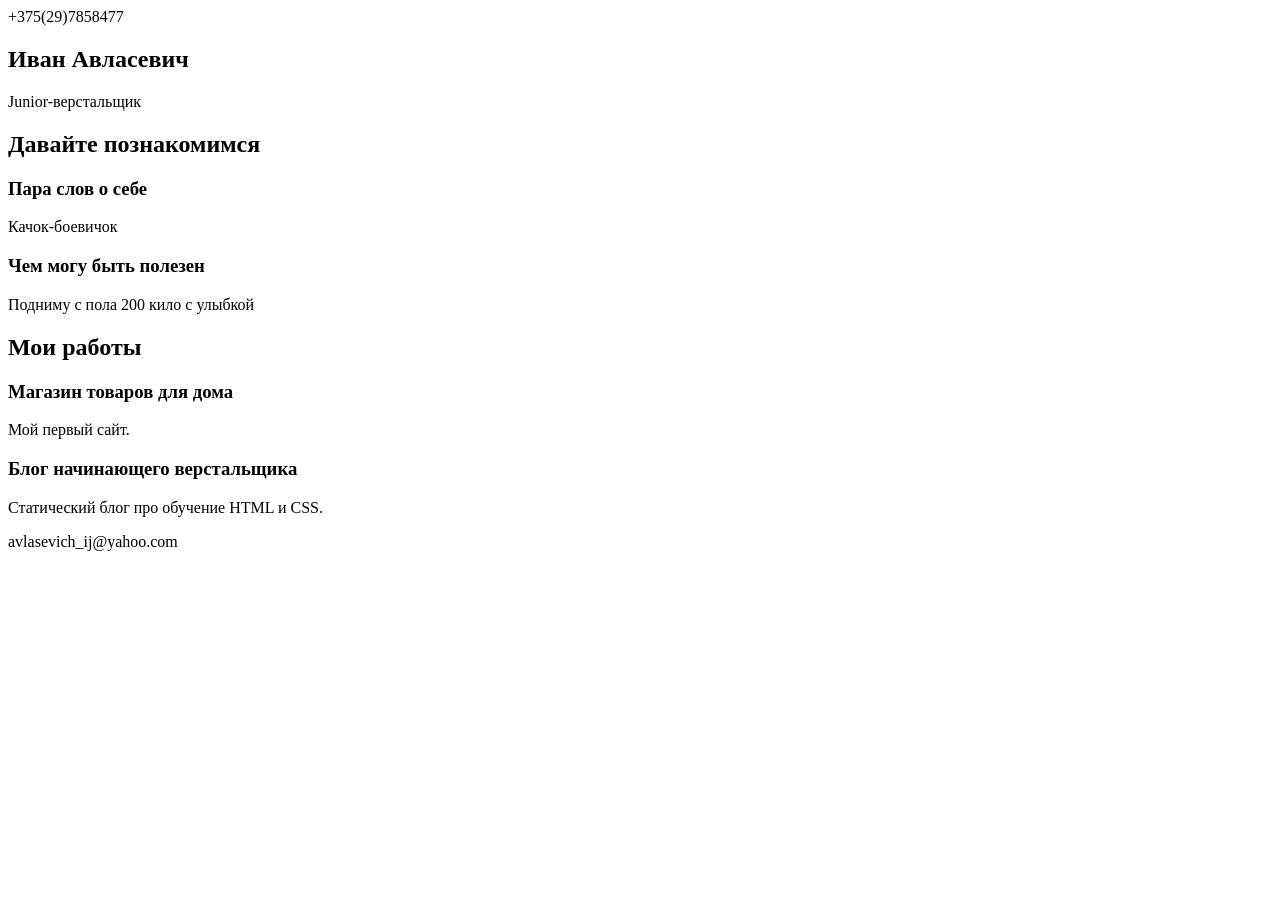
==== index.html @ 6a46756d "Загружает файлы сайта" ====
<!DOCTYPE html>
<html lang="ru">
  <head>
    <meta charset="UTF-8">
<link href="https://fonts.googleapis.com/css?family=Montserrat:400,500,700|Old+Standard+TT&display=swap&subset=cyrillic" rel="stylesheet">
    <link rel="stylesheet" href="style.css">
    <title>Портфолио Junior верстальщика</title>
  </head>

  <body>
    <header class="page-header">
<div class="container">
      +375(29)7858477
</div>
    </header>

    <section class="hero-image">
<div class="container">
      <h1 class="heading">Иван Авласевич</h1>
      <p>Junior-верстальщик</p>
</div>
    </section>

    <section class="intro">
<div class="container">
      <h2 class="subheading">Давайте познакомимся</h2>
      <h3>Пара слов о себе</h3>
      <p>Качок-боевичок</p>
      <h3>Чем могу быть полезен</h3>
      <p>Подниму с пола 200 кило с улыбкой</p>
</div>
    </section>

    <section class="portfolio">
<div class="container">
      <h2 class="subheading">Мои работы</h2>

      <h3>Магазин товаров для дома</h3>
      <p>Мой первый сайт.</p>

      <h3>Блог начинающего верстальщика</h3>
      <p>Статический блог про обучение HTML и CSS.</p>
</div>
    </section>

    <footer class="page-footer">
<div class="container">
      avlasevich_ij@yahoo.com
</div>
    </footer>
  </body>
</html>
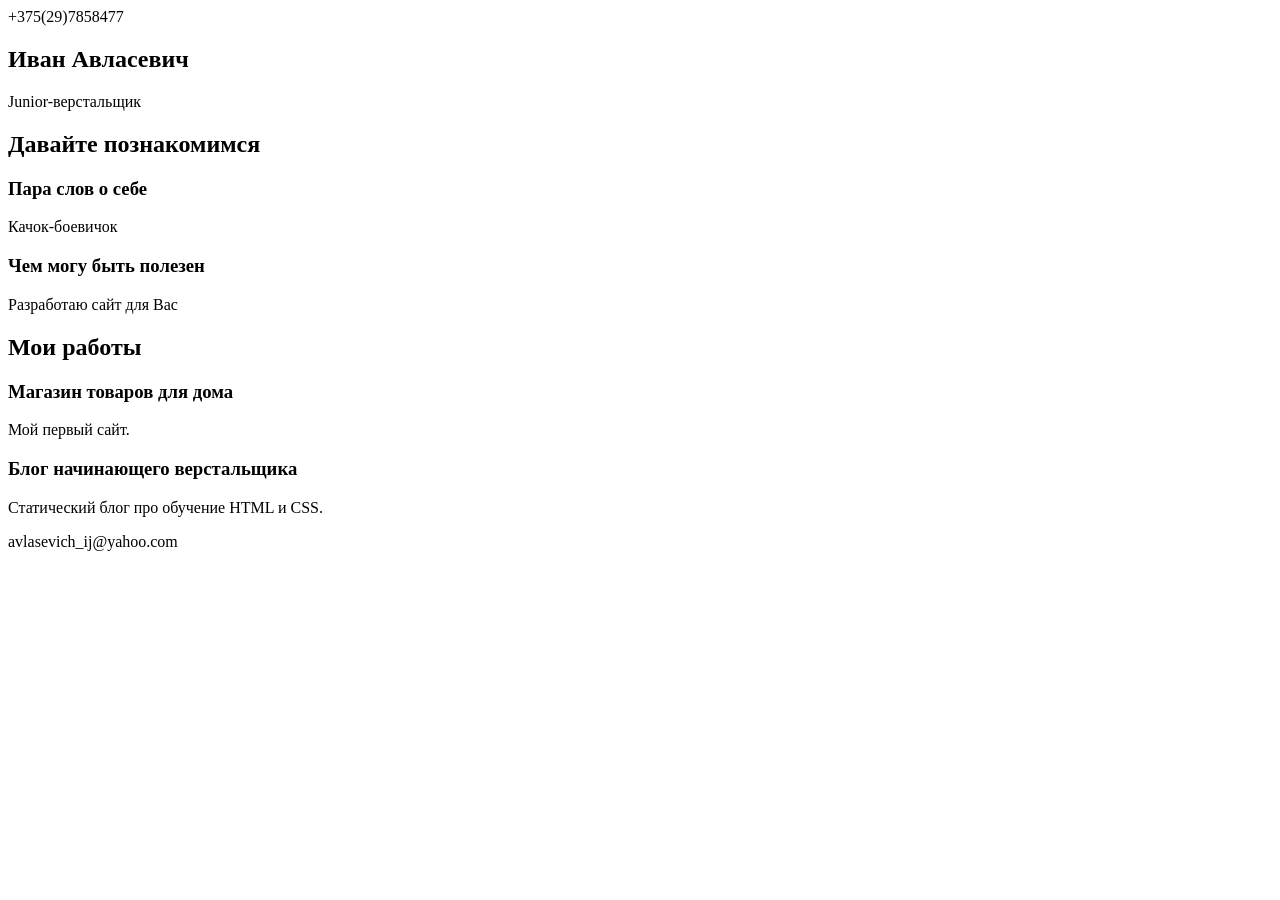
==== commit 21f82347: "заменена часть чем полезен" ====
--- a/index.html
+++ b/index.html
@@ -27,7 +27,7 @@
       <h3>Пара слов о себе</h3>
       <p>Качок-боевичок</p>
       <h3>Чем могу быть полезен</h3>
-      <p>Подниму с пола 200 кило с улыбкой</p>
+      <p>Разработаю сайт для Вас</p>
 </div>
     </section>
 
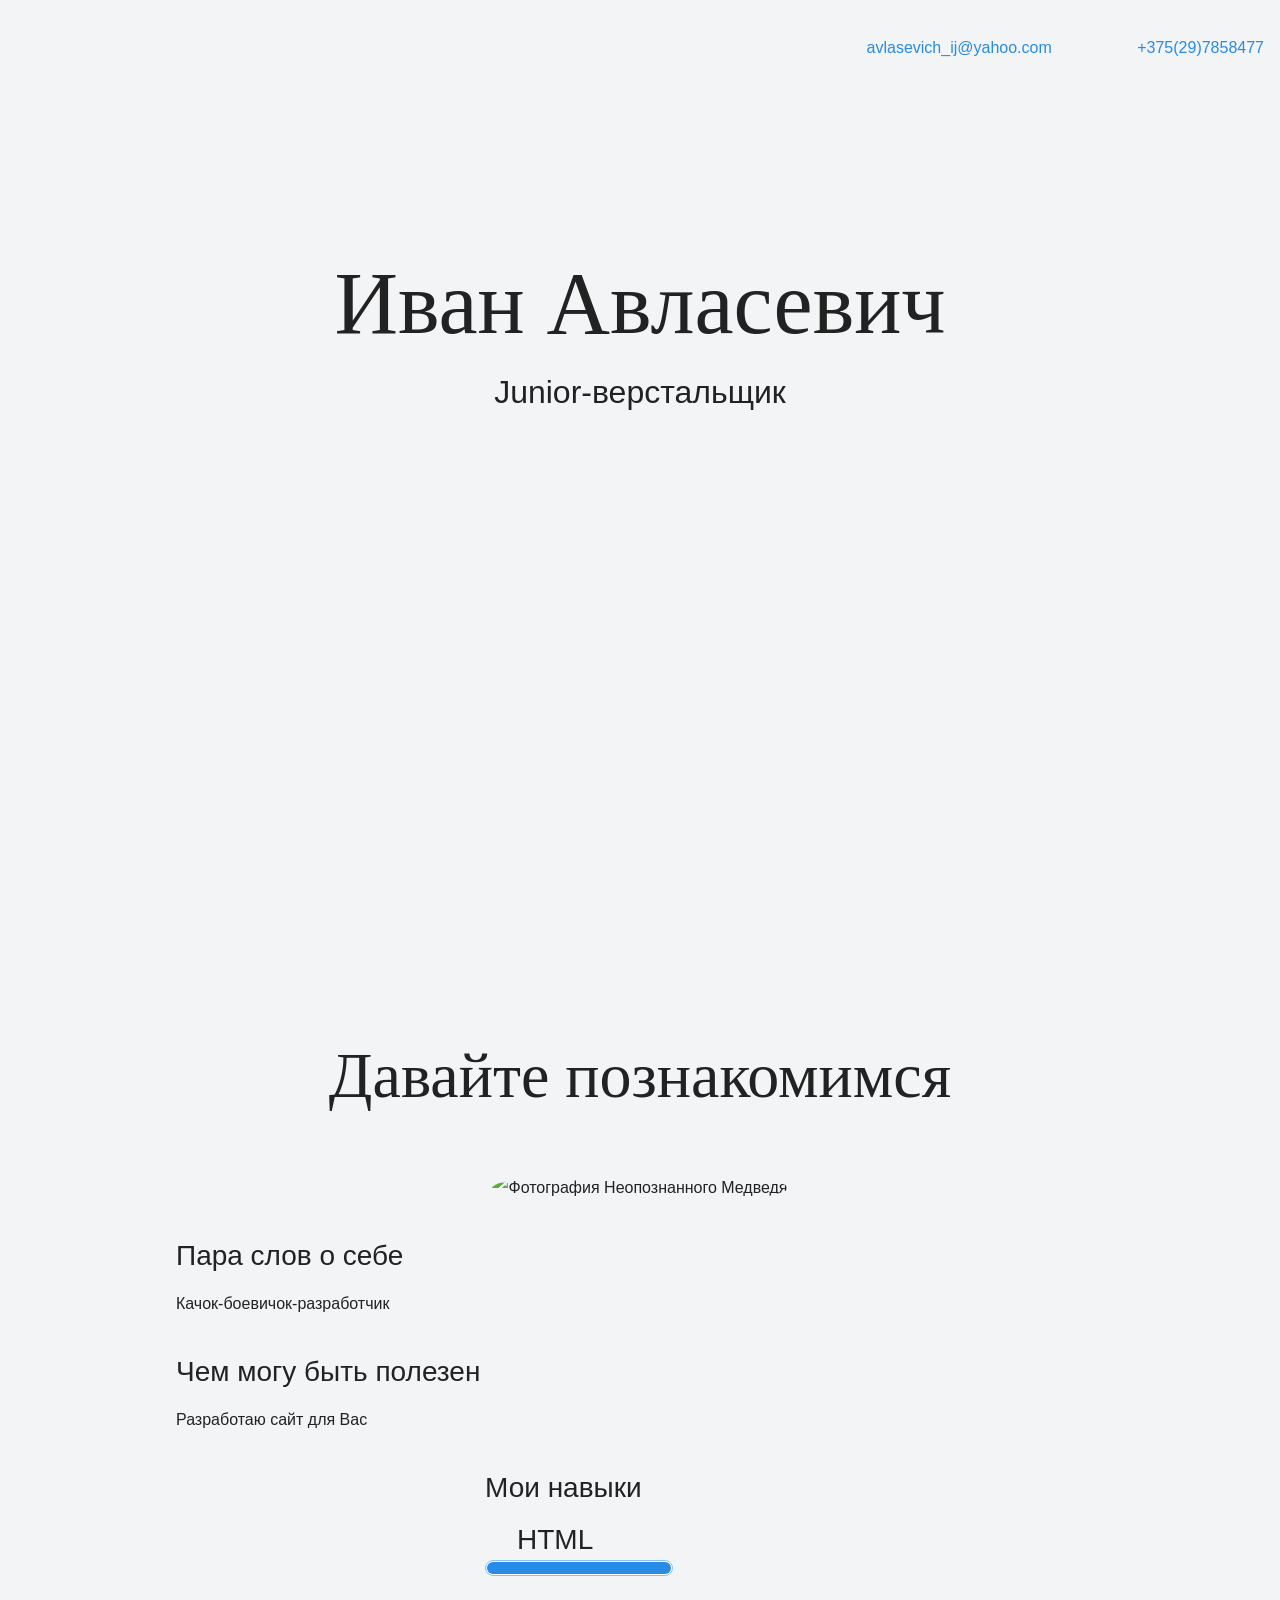
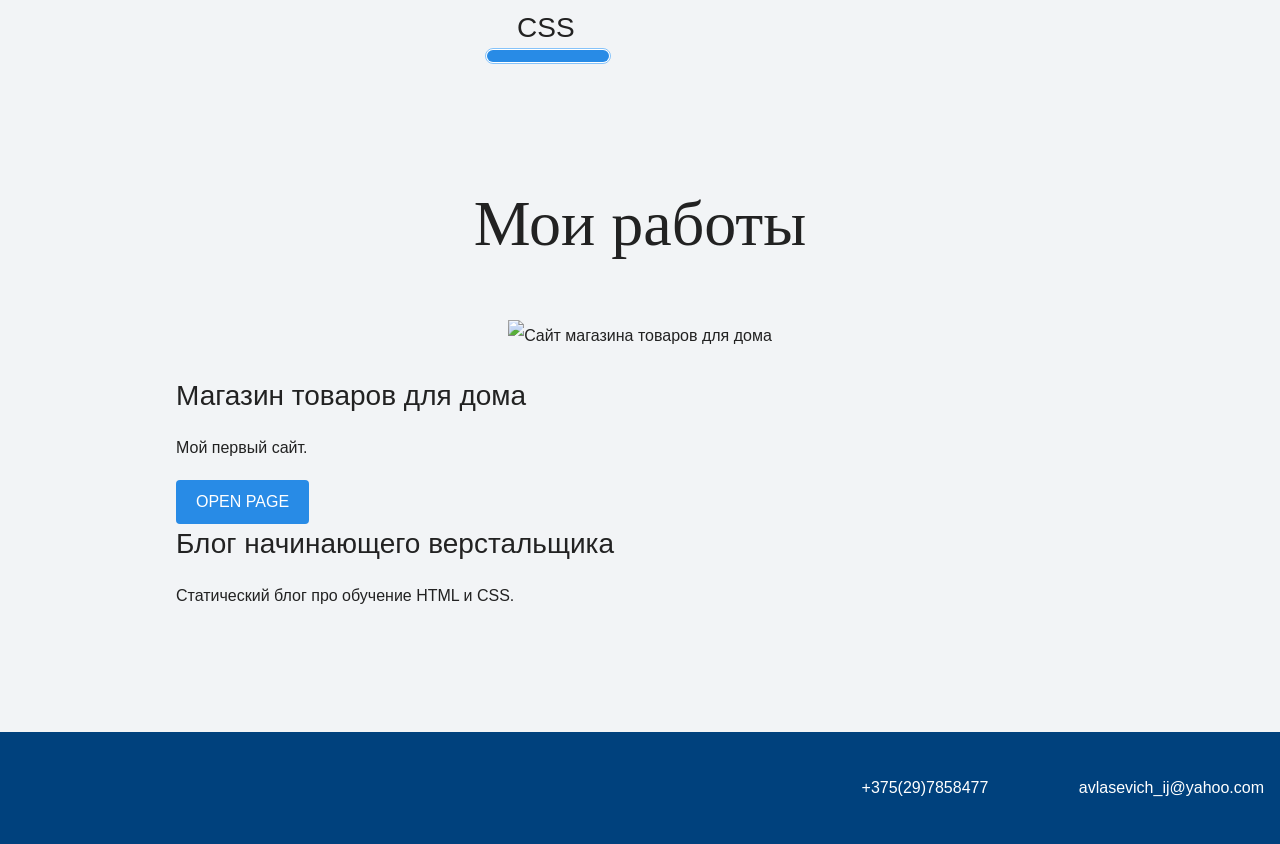
==== commit f65c8bb3: "правки" ====
--- a/index.html
+++ b/index.html
@@ -10,7 +10,8 @@
   <body>
     <header class="page-header">
 <div class="container">
-      +375(29)7858477
+      <a class="header-email" href="avlasevich_ij@yahoo.com">avlasevich_ij@yahoo.com</a>
+      <a class="header-phone" href="+375(29)7858477">+375(29)7858477</a>
 </div>
     </header>
 
@@ -24,20 +25,34 @@
     <section class="intro">
 <div class="container">
       <h2 class="subheading">Давайте познакомимся</h2>
+      <figure class="user-image">
+<img src="files/user1.png" alt="Фотография Неопознанного Медведя" style="border-radius:50%;">
+      </figure>
       <h3>Пара слов о себе</h3>
-      <p>Качок-боевичок</p>
+      <p>Качок-боевичок-разработчик</p>
       <h3>Чем могу быть полезен</h3>
       <p>Разработаю сайт для Вас</p>
+</div>
+<div class="skills">
+      <h3>Мои навыки</h3>
+      <dl class="skills-list">
+        <dt class="skill-html">HTML</dt>
+        <dd class="level" style="width:60%;"><div>60%</div></dd>
+        <dt class="skill-css">CSS</dt>
+        <dd class="level" style="width:40%"><div>40%</div></dd>
+      </dl>
 </div>
     </section>
 
     <section class="portfolio">
 <div class="container">
       <h2 class="subheading">Мои работы</h2>
-
+<figure class="project-image">
+  <img src="files/project.jpg" width="928" height="536" alt="Cайт магазина товаров для дома">
+</figure>
       <h3>Магазин товаров для дома</h3>
       <p>Мой первый сайт.</p>
-
+<a class="button" href="source/index.html">Open page</a>
       <h3>Блог начинающего верстальщика</h3>
       <p>Статический блог про обучение HTML и CSS.</p>
 </div>
@@ -45,7 +60,8 @@
 
     <footer class="page-footer">
 <div class="container">
-      avlasevich_ij@yahoo.com
+      <a class="footer-phone" href="+375(29)7858477">+375(29)7858477</a>
+      <a class="footer-email" href="avlasevich_ij@yahoo.com">avlasevich_ij@yahoo.com </a>
 </div>
     </footer>
   </body>
--- a/style.css
+++ b/style.css
@@ -0,0 +1,206 @@
+body {
+  margin: 0;
+  min-width: 960px;
+  font-family: "Montserrat", "Helvetica", "Arial", sans-serif;
+  font-size: 16px;
+  line-height: 32px;
+  color: #222222;
+  background-color: #f2f4f6;
+  background-image: url("img/hero-bg.jpg");
+  background-repeat: no-repeat;
+  background-position: top center;
+}
+
+.container {
+  max-width: 928px;
+  margin: 0 auto;
+  padding: 0 16px;
+}
+
+.page-header {
+  margin: 0 0 160px;
+  padding: 32px 0 32px;
+}
+
+.page-header .container,
+.page-footer .container {
+  max-width: 1408px;
+  text-align: right;
+}
+
+.page-header a {
+  margin-left: 56px;
+  color: #288be6;
+  text-decoration: none;
+  background-repeat: no-repeat;
+  background-position: left;
+}
+
+.header-email {
+  padding-left: 30px;
+  background-image: url("img/icon-email-header.svg");
+}
+
+.header-phone {
+  padding-left: 25px;
+  background-image: url("img/icon-phone-header.svg");
+}
+
+.hero-image {
+  margin-bottom: 620px;
+}
+
+.hero-image .container {
+  max-width: 1408px;
+  text-align: center;
+}
+
+.heading {
+  margin: 0 0 16px;
+  font-family: "Old Standard TT", "Times", "Times New Roman", serif;
+  font-size: 88px;
+  line-height: 96px;
+  font-weight: 400;
+}
+
+.hero-image p {
+  margin: 0;
+  font-size: 32px;
+  line-height: 48px;
+}
+
+.intro {
+  margin: 0 0 120px;
+}
+
+.subheading {
+  margin: 0 0 56px;
+  font-family: "Old Standard TT", "Times", "Times New Roman", serif;
+  font-size: 64px;
+  line-height: 80px;
+  font-weight: 400;
+  text-align: center;
+}
+
+.user-image {
+  margin: 0 0 32px;
+  text-align: center;
+}
+
+.intro h3,
+.portfolio h3 {
+  margin: 0 0 12px;
+  font-size: 28px;
+  line-height: 40px;
+  font-weight: 500;
+}
+
+.intro p {
+  margin: 0 0 32px;
+}
+
+.skills{
+
+
+  margin: 0 485px;
+  font-size: 28px;
+  line-height: 40px;
+  font-weight: 500;
+}
+
+.skills-list {
+  margin: 0;
+  padding: 0;
+}
+
+.skills-list dt {
+  padding-left: 32px;
+  background-repeat: no-repeat;
+  background-position: left;
+}
+
+.skill-html {
+  background-image: url("img/icon-html.svg");
+}
+
+.skill-css {
+  background-image: url("img/icon-css.svg");
+}
+
+.level {
+   
+  
+  margin: 0 0 32px;
+  text-align: center;
+  padding: 0;
+  height: 14px;
+  font-size: 0;
+  background-color: #ffffff;
+  border: 1px solid #86c3fa;
+  border-radius: 8px;
+}
+
+.level div {
+  margin: 1px;
+  height: 12px;
+  background-color: #288be6;
+  border-radius: 6px;
+}
+
+.portfolio {
+  margin: 0 0 120px;
+}
+
+.projects {
+  margin: 0;
+  padding: 0;
+  list-style: none;
+}
+
+.projects li {
+  margin: 0 0 80px;
+}
+
+.project-image {
+  margin: 0 0 24px;
+  text-align: center;
+}
+
+.projects p {
+  margin: 0 0 24px;
+}
+
+.button {
+  padding: 6px 20px;
+  display: inline-block;
+  vertical-align: baseline;
+  text-decoration: none;
+  text-transform: uppercase;
+  border-radius: 4px;
+  background-color: #288be6;
+  color: #ffffff;
+}
+
+.page-footer {
+  padding: 40px 0;
+  background-color: #00417d;
+  color: #ffffff;
+}
+
+.page-footer a {
+  margin-left: 56px;
+  color: inherit;
+  text-decoration: none;
+  background-repeat: no-repeat;
+  background-position: left;
+}
+
+.footer-email {
+  padding-left: 30px;
+  background-image: url("img/icon-email-footer.svg");
+}
+
+.footer-phone {
+  padding-left: 25px;
+  background-image: url("img/icon-phone-footer.svg");
+}
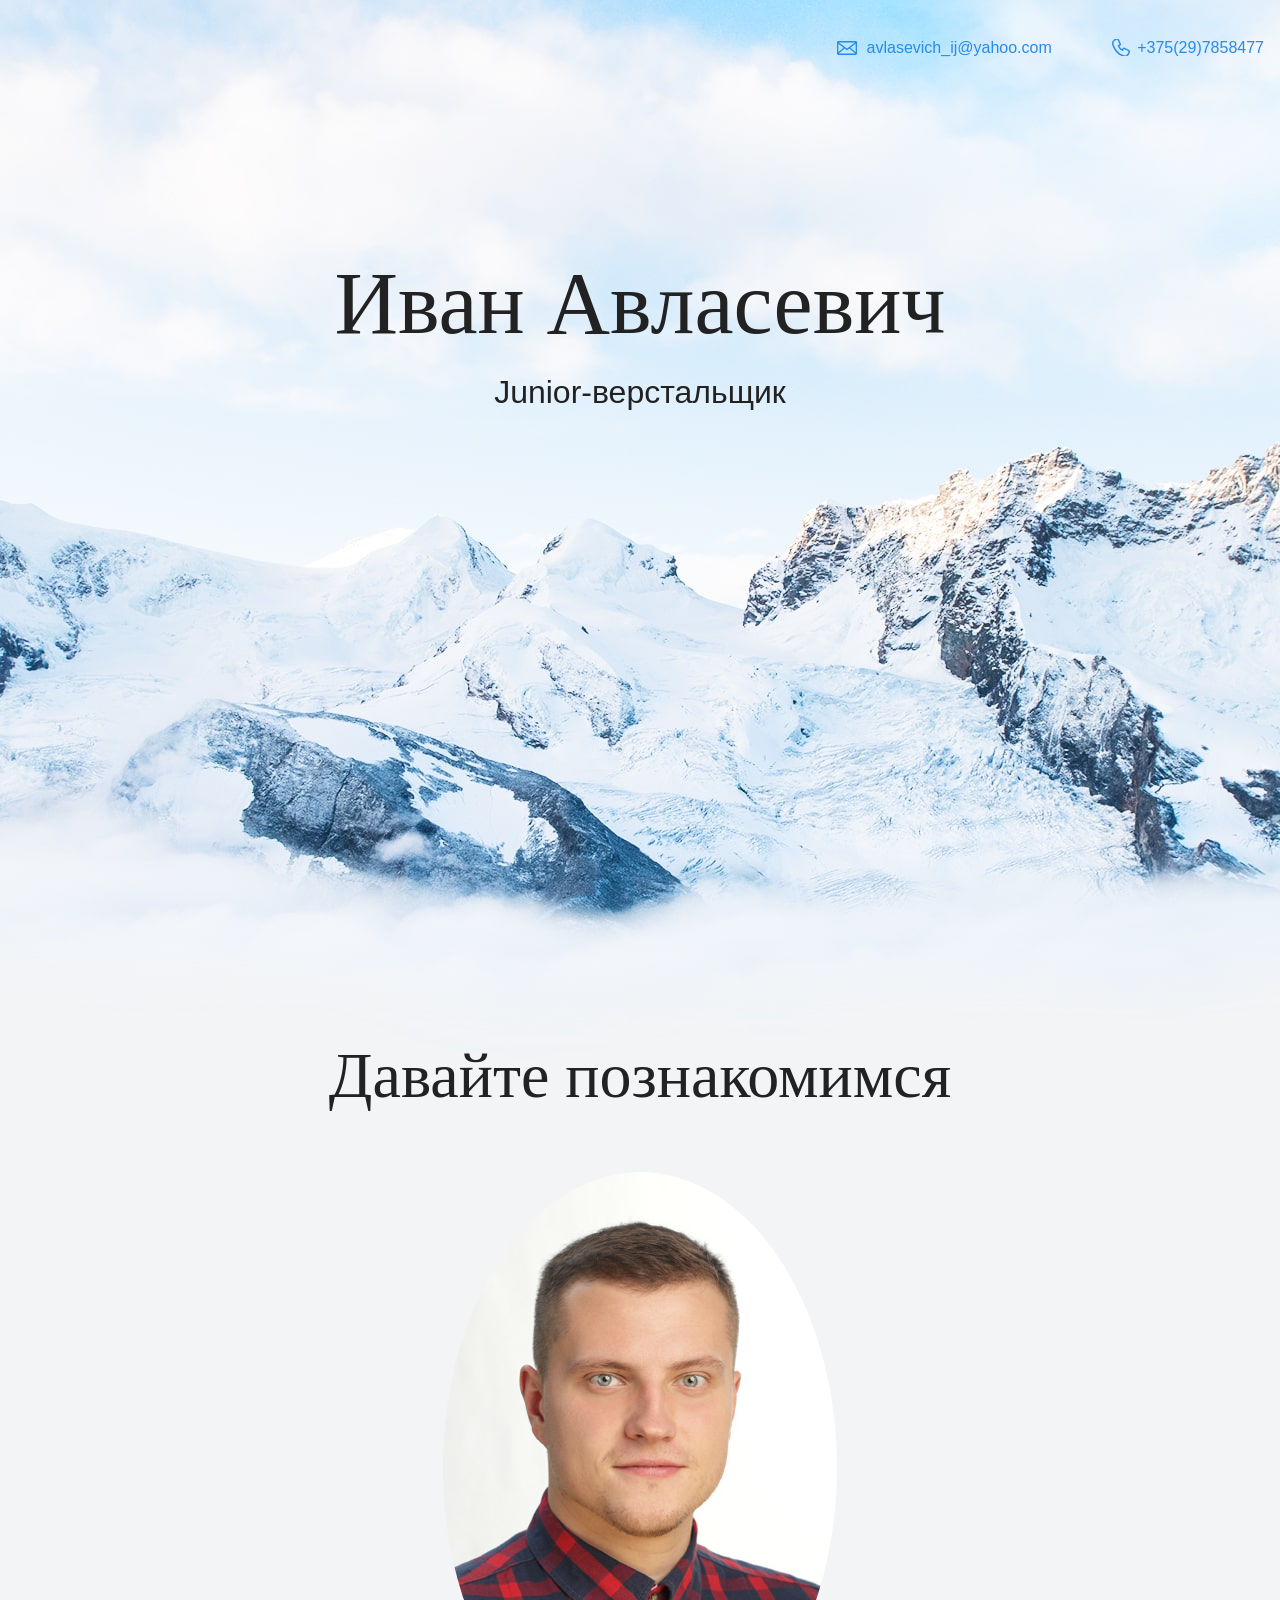
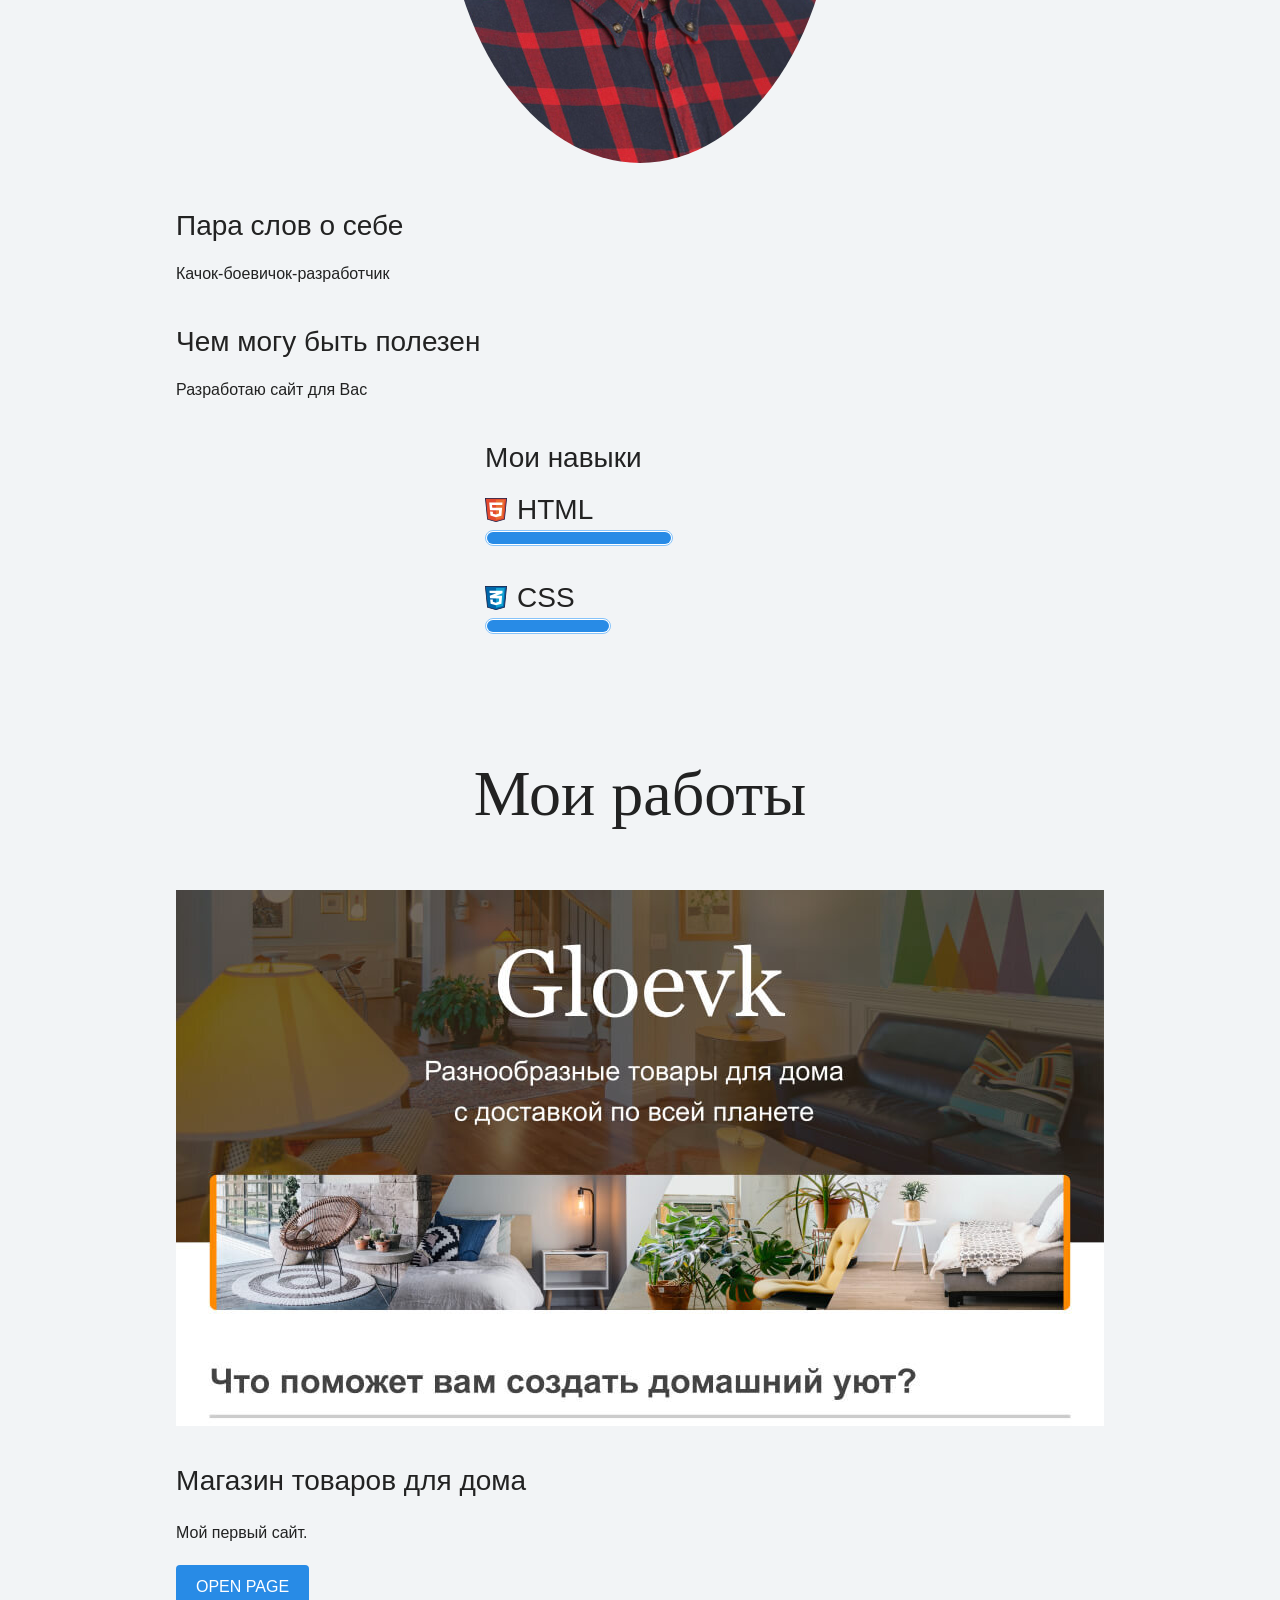
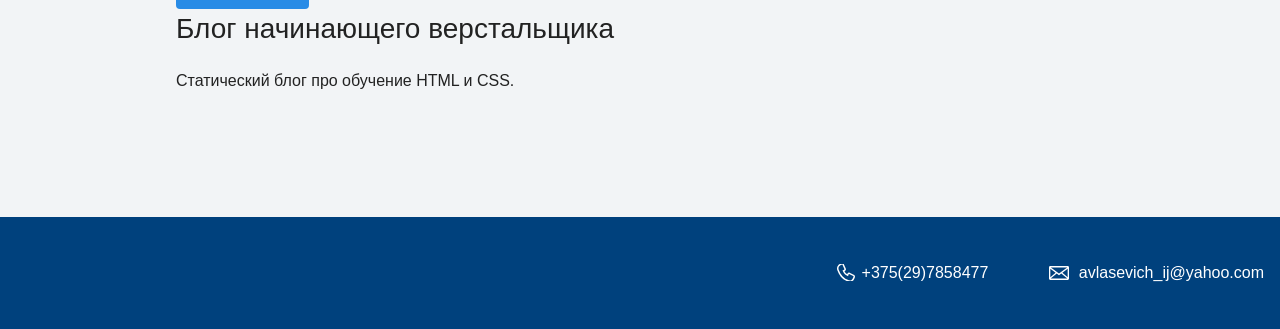
==== commit 7db93b36: "фото" ====
--- a/index.html
+++ b/index.html
@@ -4,7 +4,7 @@
     <meta charset="UTF-8">
 <link href="https://fonts.googleapis.com/css?family=Montserrat:400,500,700|Old+Standard+TT&display=swap&subset=cyrillic" rel="stylesheet">
     <link rel="stylesheet" href="style.css">
-    <title>Портфолио Junior верстальщика</title>
+    <title>Портфолио Junior-верстальщика</title>
   </head>
 
   <body>
@@ -26,7 +26,7 @@
 <div class="container">
       <h2 class="subheading">Давайте познакомимся</h2>
       <figure class="user-image">
-<img src="files/user1.png" alt="Фотография Неопознанного Медведя" style="border-radius:50%;">
+<img src="user1.png" alt="Фотография Неопознанного Медведя" style="border-radius:50%;">
       </figure>
       <h3>Пара слов о себе</h3>
       <p>Качок-боевичок-разработчик</p>
@@ -48,7 +48,7 @@
 <div class="container">
       <h2 class="subheading">Мои работы</h2>
 <figure class="project-image">
-  <img src="files/project.jpg" width="928" height="536" alt="Cайт магазина товаров для дома">
+  <img src="project.jpg" width="928" height="536" alt="Cайт магазина товаров для дома">
 </figure>
       <h3>Магазин товаров для дома</h3>
       <p>Мой первый сайт.</p>
@@ -65,4 +65,4 @@
 </div>
     </footer>
   </body>
-</html>+</html>
--- a/style.css
+++ b/style.css
@@ -6,7 +6,7 @@
   line-height: 32px;
   color: #222222;
   background-color: #f2f4f6;
-  background-image: url("img/hero-bg.jpg");
+  background-image: url("hero-bg.jpg");
   background-repeat: no-repeat;
   background-position: top center;
 }
@@ -38,12 +38,12 @@
 
 .header-email {
   padding-left: 30px;
-  background-image: url("img/icon-email-header.svg");
+  background-image: url("icon-email-header.svg");
 }
 
 .header-phone {
   padding-left: 25px;
-  background-image: url("img/icon-phone-header.svg");
+  background-image: url("icon-phone-header.svg");
 }
 
 .hero-image {
@@ -120,11 +120,11 @@
 }
 
 .skill-html {
-  background-image: url("img/icon-html.svg");
+  background-image: url("icon-html.svg");
 }
 
 .skill-css {
-  background-image: url("img/icon-css.svg");
+  background-image: url("icon-css.svg");
 }
 
 .level {
@@ -197,10 +197,10 @@
 
 .footer-email {
   padding-left: 30px;
-  background-image: url("img/icon-email-footer.svg");
+  background-image: url("icon-email-footer.svg");
 }
 
 .footer-phone {
   padding-left: 25px;
-  background-image: url("img/icon-phone-footer.svg");
-}
+  background-image: url("icon-phone-footer.svg");
+}
